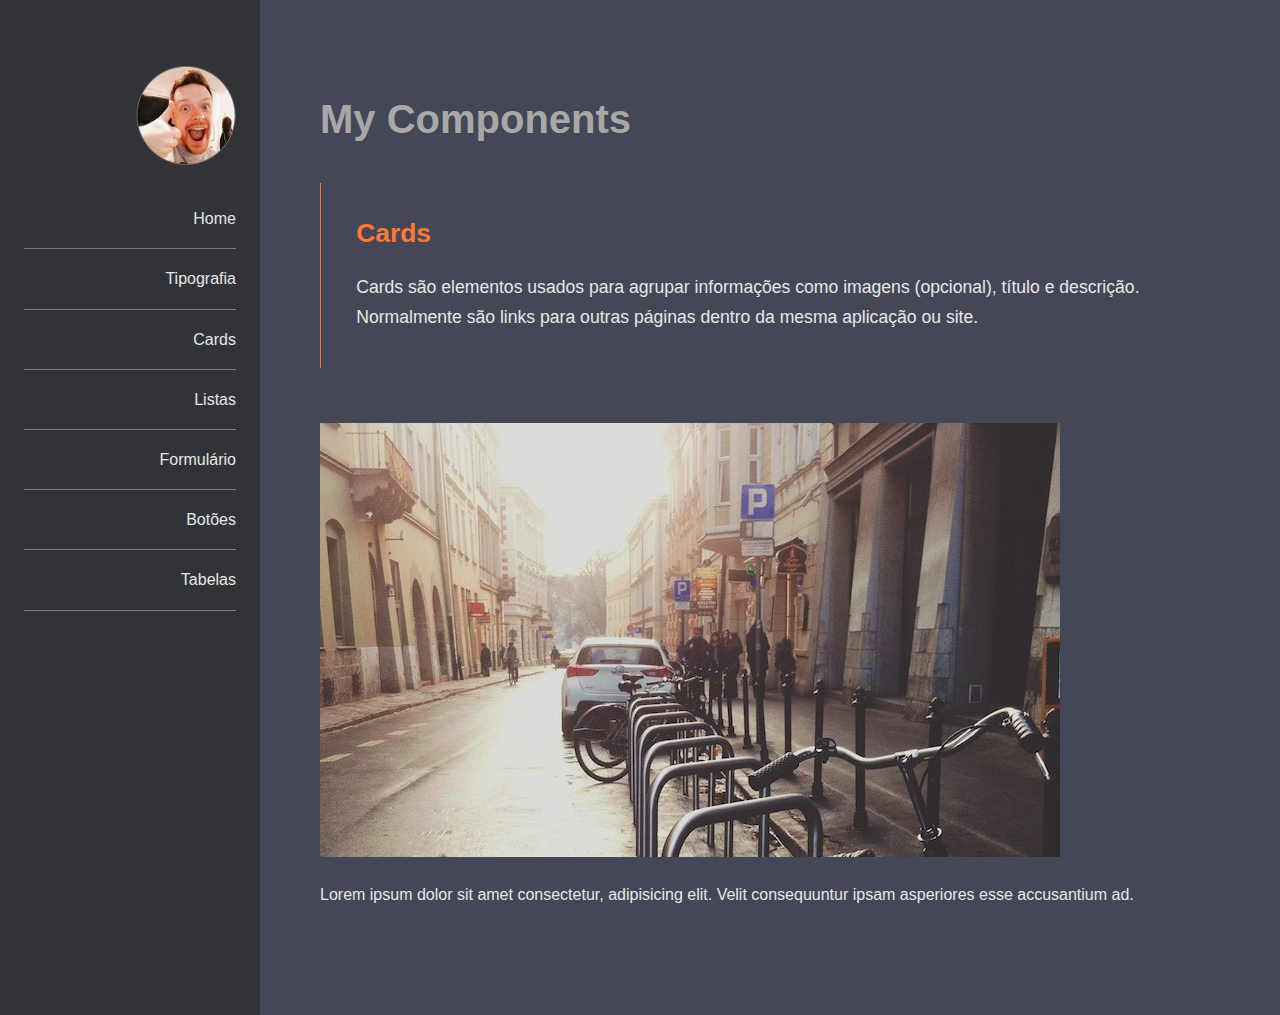
==== cards.html @ b56b2997 "Iniciando a página Cards" ====
<!DOCTYPE html>
<html lang="pt-br">

<head>
    <meta charset="UTF-8">

    <title>Projeto My Components</title>

    <link rel="stylesheet" href="css/normalize.css">
    <link rel="stylesheet" href="css/estilo.css">
</head>

<body>

    <header class="main-header">
        <nav class="main-nav">
            <a href="#">
                <img src="imagens/perfil.png" alt="Andson Maciel" class="perfil-img">
            </a>

            <ul>
                <li><a href="index.html">Home</a></li>
                <li><a href="tipografia.html">Tipografia</a></li>
                <li><a href="cards.html">Cards</a></li>
                <li><a href="listas.html">Listas</a></li>
                <li><a href="formulario.html">Formulário</a></li>
                <li><a href="botoes.html">Botões</a></li>
                <li><a href="tabelas.html">Tabelas</a></li>
            </ul>
        </nav>
    </header>

    <main class="main">
        <h1>My Components</h1>

        <article class="hightlight">
            <h2>Cards</h2>
            <p>Cards são elementos usados para agrupar informações como imagens (opcional), título e descrição.
                Normalmente são links para outras páginas dentro da mesma aplicação ou site.</p>
        </article>

        <section>

            <div class="row">
                <article class="card">
                    <img src="imagens/fulls/01.jpg" alt="">

                    <div class="card_content">
                        <h3 class="card_title"></h3>
                        <p>Lorem ipsum dolor sit amet consectetur, adipisicing elit. Velit consequuntur ipsam asperiores
                            esse accusantium ad.</p>
                    </div>
                </article>
            </div>
        </section>
    </main>
</body>

</html>
---- css/estilo.css ----
:root {
    --primary-color: #ff7833;
    --secund-color: #313338;
    --third-color: #e7e7e7;
    --background-color: #444856;
}

html {
    font-size: 62.5%;
}

body {
    display: flex;
    margin: 0;
    color: var(--third-color);
    background-color: #ccc;
    font-family: 'Lucida Sans', 'Lucida Sans Regular', 'Lucida Grande', 'Lucida Sans Unicode', Geneva, Verdana, sans-serif;
    min-height: 100vh;
    line-height: 1.7;
}

h1 {
    font-size: 4rem;
    color: #a9a7a7;
    margin-top: 2rem;
    margin-bottom: 3rem;
}

h2,
h3,
h4,
h5,
h6 {
    color: var(--primary-color);
    margin: 0;
}

h2 {
    margin-top: 1rem;
}

.hightlight {
    border-left: 1px solid var(--primary-color);
    font-size: 1.1em;
    padding-left: 2em;
    margin-bottom: 2.2em;
}

article {
    padding: 1em 0;
}

.underline {
    text-decoration: red wavy underline;
}

kbd {
    background-color: #eee;
    border-radius: 3px;
    border: 1px solid #b4b4b4;
    box-shadow:
        0 1px 1px rgba(0, 0, 0, 0.2),
        0 2px 0 0 rgba(255, 255, 255, 0.7) inset;
    color: #333;
    display: inline-block;
    font-size: 0.85em;
    font-weight: 700;
    line-height: 1;
    padding: 2px 4px;
    white-space: nowrap;
}

.main-header {
    flex: 0 0 26rem;
    background-color: var(--secund-color);
}

.main {
    background-color: var(--background-color);
    flex: 1 0;
    padding: 6.5rem 6rem 7.5rem;
}

a {
    color: inherit;
}

.main-header,
.main {
    font-size: 1.6rem;
}

.perfil-img {
    max-width: 10rem;
}

.main-nav {
    text-align: right;
    padding: 6.5rem 2.4rem 2.4rem;
}

.main-nav ul {
    padding: 0;
    list-style-type: none;
}

.main-nav ul a {
    display: block;
    padding: 1.2rem 0;
    text-decoration: none;
    transition: padding-right .2s, background-color .4s;
    background-color: transparent;
}

.main-nav ul a:hover,
.main-nav ul a:focus {
    background: var(--background-color);
    padding-right: 1rem;

}

.main-nav li {
    border-bottom: .1rem solid #7b7b7b;
    padding: .4rem 0;
}
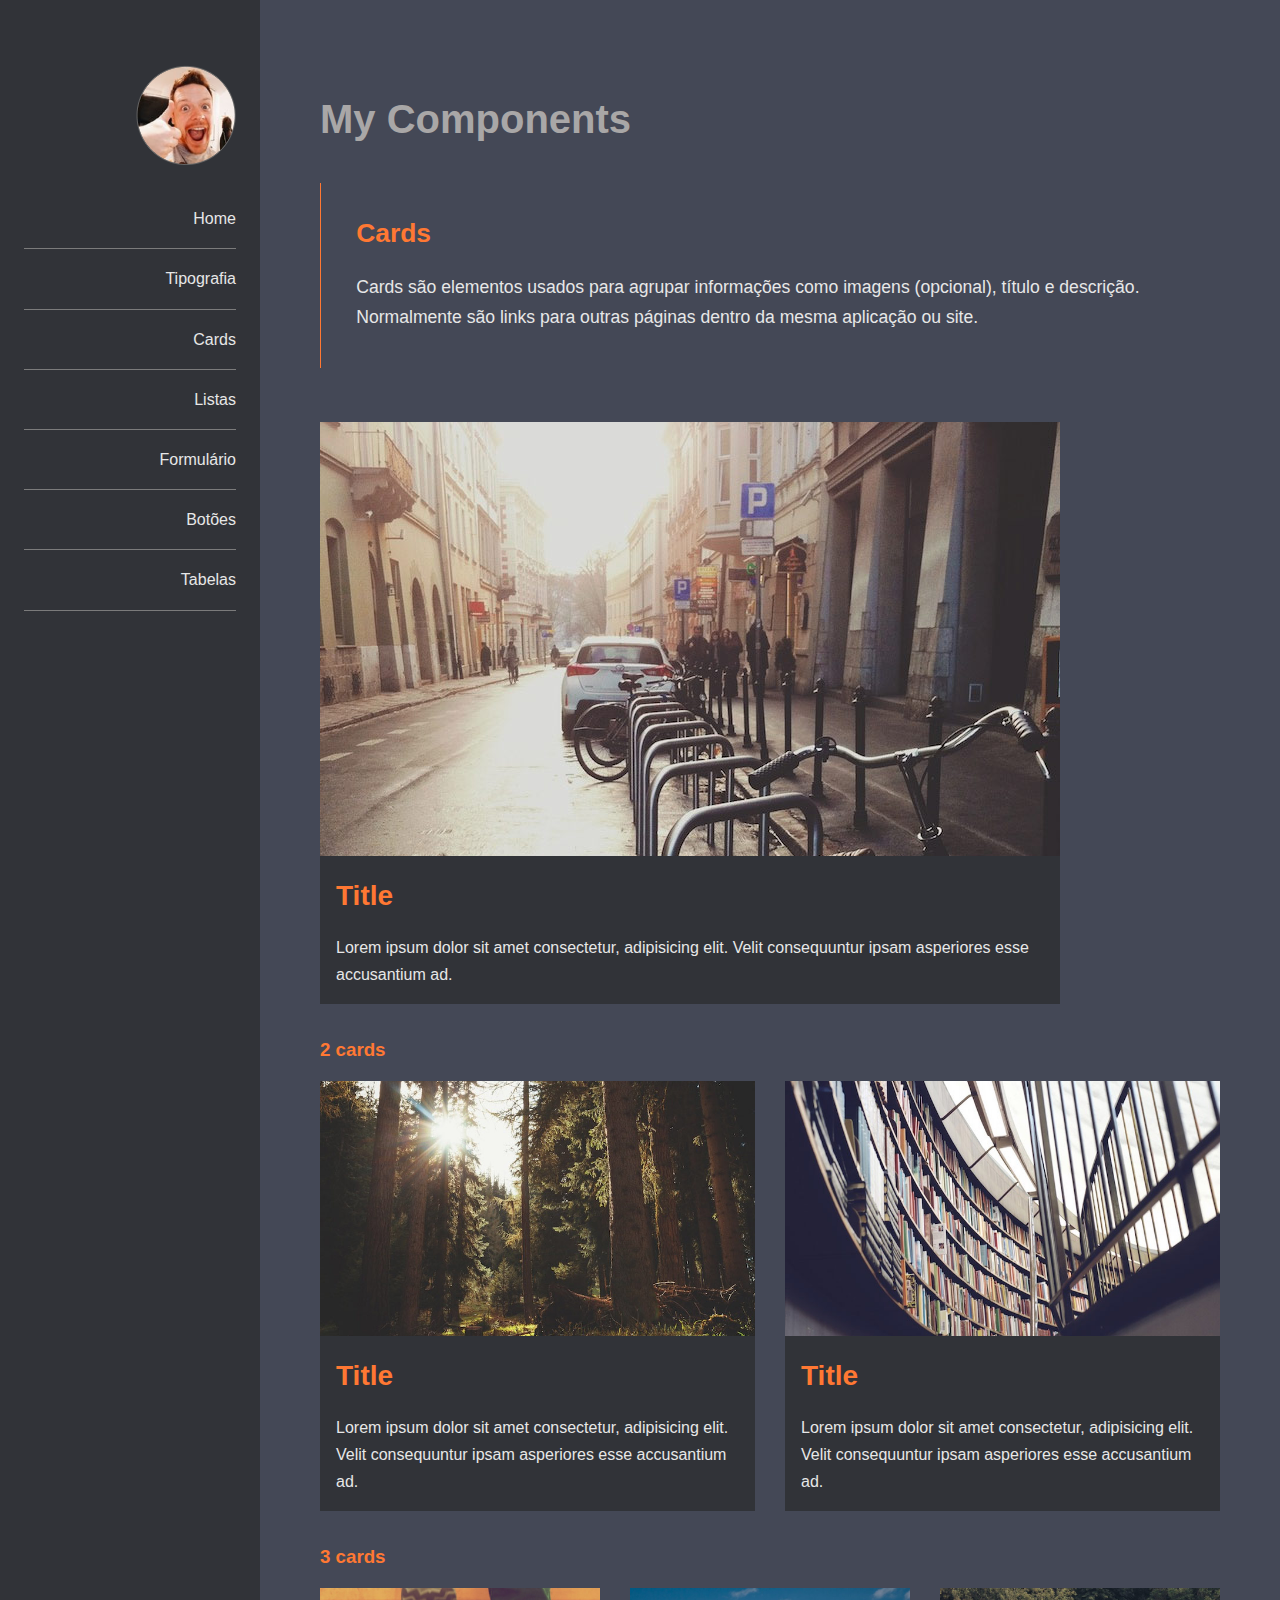
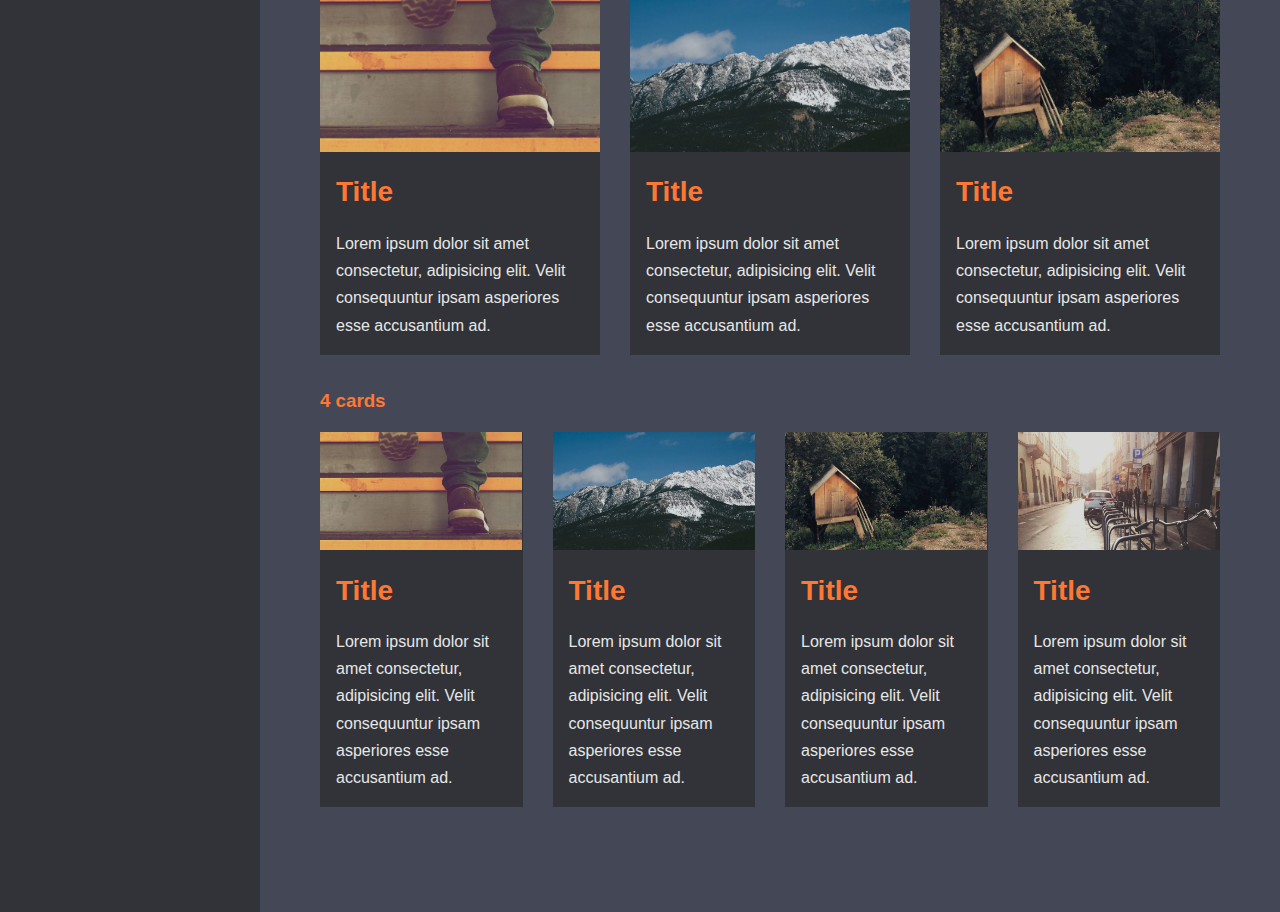
==== commit 51674bef: "Finalizando o conteúdo da página Cards" ====
--- a/cards.html
+++ b/cards.html
@@ -46,7 +46,106 @@
                     <img src="imagens/fulls/01.jpg" alt="">
 
                     <div class="card_content">
-                        <h3 class="card_title"></h3>
+                        <h3 class="card_title">Title</h3>
+                        <p>Lorem ipsum dolor sit amet consectetur, adipisicing elit. Velit consequuntur ipsam asperiores
+                            esse accusantium ad.</p>
+                    </div>
+                </article>
+            </div>
+        </section>
+
+        <section>
+            <h3>2 cards</h3>
+
+            <div class="row">
+                <article class="card">
+                    <img src="imagens/fulls/02.jpg" alt="">
+                    <div class="card_content">
+                        <h3 class="card_title">Title</h3>
+                        <p>Lorem ipsum dolor sit amet consectetur, adipisicing elit. Velit consequuntur ipsam asperiores
+                            esse accusantium ad.</p>
+                    </div>
+                </article>
+
+                <article class="card">
+                    <img src="imagens/fulls/03.jpg" alt="">
+                    <div class="card_content">
+                        <h3 class="card_title">Title</h3>
+                        <p>Lorem ipsum dolor sit amet consectetur, adipisicing elit. Velit consequuntur ipsam asperiores
+                            esse accusantium ad.</p>
+                    </div>
+                </article>
+            </div>
+        </section>
+
+        <section>
+            <h3>3 cards</h3>
+
+            <div class="row">
+                <article class="card">
+                    <img src="imagens/fulls/04.jpg" alt="">
+                    <div class="card_content">
+                        <h3 class="card_title">Title</h3>
+                        <p>Lorem ipsum dolor sit amet consectetur, adipisicing elit. Velit consequuntur ipsam asperiores
+                            esse accusantium ad.</p>
+                    </div>
+                </article>
+
+                <article class="card">
+                    <img src="imagens/fulls/05.jpg" alt="">
+                    <div class="card_content">
+                        <h3 class="card_title">Title</h3>
+                        <p>Lorem ipsum dolor sit amet consectetur, adipisicing elit. Velit consequuntur ipsam asperiores
+                            esse accusantium ad.</p>
+                    </div>
+                </article>
+
+                <article class="card">
+                    <img src="imagens/fulls/06.jpg" alt="">
+                    <div class="card_content">
+                        <h3 class="card_title">Title</h3>
+                        <p>Lorem ipsum dolor sit amet consectetur, adipisicing elit. Velit consequuntur ipsam asperiores
+                            esse accusantium ad.</p>
+                    </div>
+                </article>
+            </div>
+        </section>
+
+        <section>
+            <h3>4 cards</h3>
+
+            <div class="row">
+                <article class="card">
+                    <img src="imagens/fulls/04.jpg" alt="">
+                    <div class="card_content">
+                        <h3 class="card_title">Title</h3>
+                        <p>Lorem ipsum dolor sit amet consectetur, adipisicing elit. Velit consequuntur ipsam asperiores
+                            esse accusantium ad.</p>
+                    </div>
+                </article>
+
+                <article class="card">
+                    <img src="imagens/fulls/05.jpg" alt="">
+                    <div class="card_content">
+                        <h3 class="card_title">Title</h3>
+                        <p>Lorem ipsum dolor sit amet consectetur, adipisicing elit. Velit consequuntur ipsam asperiores
+                            esse accusantium ad.</p>
+                    </div>
+                </article>
+
+                <article class="card">
+                    <img src="imagens/fulls/06.jpg" alt="">
+                    <div class="card_content">
+                        <h3 class="card_title">Title</h3>
+                        <p>Lorem ipsum dolor sit amet consectetur, adipisicing elit. Velit consequuntur ipsam asperiores
+                            esse accusantium ad.</p>
+                    </div>
+                </article>
+
+                <article class="card">
+                    <img src="imagens/fulls/01.jpg" alt="">
+                    <div class="card_content">
+                        <h3 class="card_title">Title</h3>
                         <p>Lorem ipsum dolor sit amet consectetur, adipisicing elit. Velit consequuntur ipsam asperiores
                             esse accusantium ad.</p>
                     </div>
--- a/css/estilo.css
+++ b/css/estilo.css
@@ -48,6 +48,10 @@
 
 article {
     padding: 1em 0;
+}
+
+section {
+    margin-bottom: 3rem;
 }
 
 .underline {
@@ -122,4 +126,34 @@
 .main-nav li {
     border-bottom: .1rem solid #7b7b7b;
     padding: .4rem 0;
+}
+
+.card {
+    max-width: 740px;
+    background-color: var(--secund-color);
+    padding: 0;
+}
+
+.card_content {
+    padding: .5em 1em 1em;
+}
+
+.card_content p,
+.card_content title {
+    margin: 0;
+}
+
+.card_title {
+    font-size: 1.75em;
+    margin-bottom: .5em;
+}
+
+.card img {
+    max-width: 100%;
+}
+
+.row {
+    display: flex;
+    gap: 3rem;
+    padding-top: 1.5rem;
 }